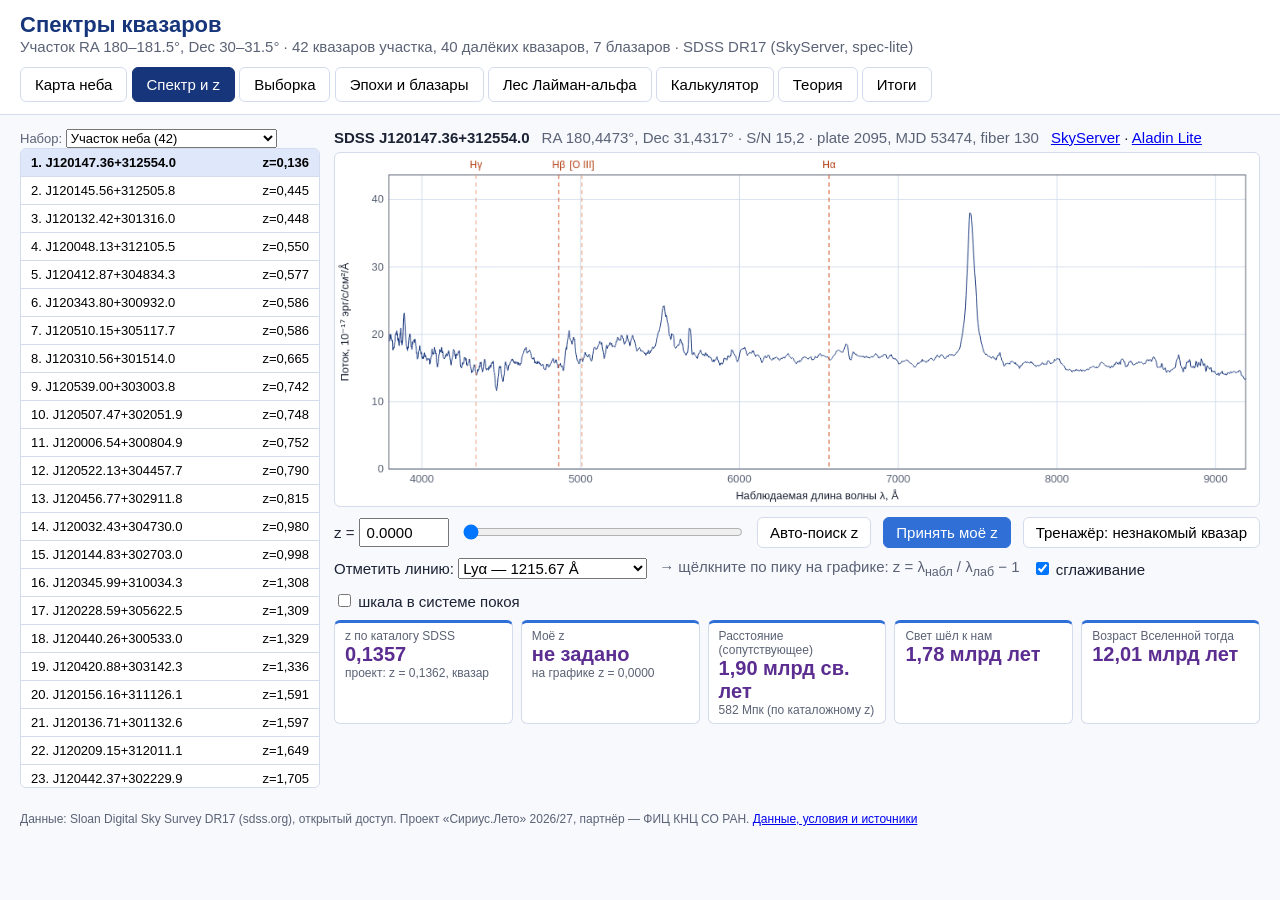
==== index.html @ 0bdfeb47 "Публикация проекта" ====
<!doctype html>
<html lang="ru">
<head>
<meta charset="utf-8">
<meta name="viewport" content="width=device-width, initial-scale=1">
<title>Спектры квазаров — лаборатория</title>
<link rel="stylesheet" href="css/style.css">
</head>
<body>
<header>
  <div>
    <h1>Спектры квазаров</h1>
    <div class="sub" id="meta">загрузка данных…</div>
  </div>
  <nav id="tabs" aria-label="Разделы">
    <button data-tab="sky">Карта неба</button>
    <button data-tab="spec" class="on">Спектр и z</button>
    <button data-tab="sample">Выборка</button>
    <button data-tab="epochs">Эпохи и блазары</button>
    <button data-tab="forest">Лес Лайман-альфа</button>
    <button data-tab="calc">Калькулятор</button>
    <button data-tab="theory">Теория</button>
    <button data-tab="results">Итоги</button>
  </nav>
</header>

<main>
  <!-- Карта неба -->
  <section id="sky" class="tab">
    <p class="lead">Снимок участка неба из обзора SDSS. Кружки — квазары из каталога, цвет и подпись — красное смещение. Щёлкните по кружку, чтобы открыть спектр.</p>
    <div class="skywrap">
      <div class="skybox" id="skybox"><img id="skyimg" src="data/sky.jpg" alt="Снимок участка неба SDSS с отмеченными квазарами"><svg id="skysvg" aria-hidden="true"></svg></div>
      <div class="skyside">
        <div id="skyinfo" class="card">Наведите курсор на квазар.</div>
        <div class="muted small" id="skymeta"></div>
      </div>
    </div>
  </section>

  <!-- Спектр -->
  <section id="spec" class="tab on">
    <aside>
      <label class="hint">Набор: <select id="dataset"></select></label>
      <div class="list" id="qlist"></div>
    </aside>
    <div class="work">
      <div class="title-row"><b id="qname">—</b><span id="qinfo" class="muted"></span><span id="qlinks"></span></div>
      <div id="quizbar" class="quizbar" hidden></div>
      <canvas id="plot" width="1100" height="420" aria-label="Спектр квазара"></canvas>
      <div class="controls">
        <label>z = <input id="zin" type="number" step="0.001" min="0" max="7" value="0"></label>
        <input id="zslider" type="range" min="0" max="5.5" step="0.001" value="0" aria-label="Красное смещение">
        <button id="auto">Авто-поиск z</button>
        <button id="accept" class="primary">Принять моё z</button>
        <button id="quiz">Тренажёр: незнакомый квазар</button>
      </div>
      <div class="controls">
        <label>Отметить линию: <select id="markline"></select></label>
        <span class="muted">→ щёлкните по пику на графике: z = λ<sub>набл</sub> / λ<sub>лаб</sub> − 1</span>
        <label><input type="checkbox" id="smoothchk" checked> сглаживание</label>
        <label><input type="checkbox" id="restchk"> шкала в системе покоя</label>
      </div>
      <div class="cards">
        <div class="card" id="card_cat"><div class="k">z по каталогу SDSS</div><div class="v" id="c_zcat">—</div><div class="s" id="c_qc"></div></div>
        <div class="card"><div class="k">Моё z</div><div class="v" id="c_zmy">—</div><div class="s" id="c_dz"></div></div>
        <div class="card"><div class="k">Расстояние (сопутствующее)</div><div class="v" id="c_dc">—</div><div class="s" id="c_dc2"></div></div>
        <div class="card"><div class="k">Свет шёл к нам</div><div class="v" id="c_lb">—</div></div>
        <div class="card"><div class="k">Возраст Вселенной тогда</div><div class="v" id="c_age">—</div></div>
      </div>
      <div class="muted small" id="linesused"></div>
    </div>
  </section>

  <!-- Выборка -->
  <section id="sample" class="tab">
    <div class="controls">
      <button id="autoall">Авто-z для всех без своего z</button>
      <button id="csv">Скачать таблицу CSV</button>
      <span class="muted" id="sumline"></span>
    </div>
    <div class="grid2">
      <figure><canvas id="hist" width="560" height="320"></canvas><figcaption>Распределение квазаров участка по расстоянию</figcaption></figure>
      <figure><canvas id="cone" width="560" height="320"></canvas><figcaption>«Разрез» Вселенной: направление (RA) и расстояние</figcaption></figure>
    </div>
    <div class="tablewrap"><table id="tbl"></table></div>
  </section>

  <!-- Эпохи и блазары -->
  <section id="epochs" class="tab">
    <p class="lead">Средние (композитные) спектры квазаров разных эпох в системе покоя: каждый спектр «растянут обратно» на (1+z) и усреднён. Линии водорода, углерода, кремния, магния и кислорода видны во все эпохи — тяжёлые элементы были в квазарах уже через 1–2 млрд лет после Большого взрыва.</p>
    <figure><canvas id="compplot" width="1200" height="430"></canvas><figcaption id="compcap"></figcaption></figure>
    <h3>Квазары и блазары</h3>
    <div class="controls"><label>Блазар: <select id="bzsel"></select></label><span class="muted" id="bzinfo"></span></div>
    <figure><canvas id="bzplot" width="1200" height="360"></canvas><figcaption>Серым — средний спектр квазаров того же диапазона длин волн, цветом — блазар (в системе покоя, z по литературе).</figcaption></figure>
    <div class="tablewrap"><table id="bztbl"></table></div>
  </section>

  <!-- Лес Лайман-альфа -->
  <section id="forest" class="tab">
    <p class="lead">Гипотеза проекта: число линий поглощения в лесе Лайман-альфа (и доля поглощённого света D<sub>A</sub>) растёт с красным смещением квазара. Участок (1+z)·[1080; 1160] Å; континуум — степенной закон по «чистым» окнам краснее Lyα. Выборка: квазары участка с z ≥ 2,2 и 40 ярких далёких квазаров из окрестности, после контроля качества.</p>
    <div class="grid2">
      <figure><canvas id="fplot" width="560" height="360"></canvas><figcaption>Доля поглощённого света D<sub>A</sub> (точки) и закон из литературы (штрих)</figcaption></figure>
      <figure><canvas id="fplot2" width="560" height="360"></canvas><figcaption>Число линий на 100 Å: метод 2 (●) и метод 1 (×)</figcaption></figure>
    </div>
    <div class="verdict" id="verdict"></div>
    <div class="tablewrap"><table id="ftbl"></table></div>
  </section>

  <!-- Калькулятор -->
  <section id="calc" class="tab">
    <p class="lead">Плоская модель ΛCDM, параметры Planck 2018: H<sub>0</sub> = 67,66 км/с/Мпк, Ω<sub>m</sub> = 0,3111, Ω<sub>Λ</sub> = 0,6889.</p>
    <div class="controls">
      <label>z = <input id="cz" type="number" step="0.01" min="0" value="2"></label>
      <label>H<sub>0</sub> = <input id="cH0" type="number" step="0.1" value="67.66"></label>
      <label>Ω<sub>m</sub> = <input id="cOm" type="number" step="0.001" value="0.3111"></label>
    </div>
    <table class="calc" id="calcout"></table>
  </section>

  <!-- Теория -->
  <section id="theory" class="tab">
    <div class="grid2 theory">
      <div>
        <h3>Как определить красное смещение</h3>
        <ol>
          <li>Найдите в спектре 2–3 широкие яркие линии (горбы).</li>
          <li>Предположите, какая это линия (по таблице справа), и щёлкните по её пику: z = λ<sub>набл</sub> / λ<sub>лаб</sub> − 1.</li>
          <li>Проверьте: остальные линии должны встать на свои горбы. Если не встали — гипотеза неверна, попробуйте другую линию.</li>
          <li>Если синее яркой линии спектр «изрезан» узкими провалами — это лес Лайман-альфа, а линия — Lyα (z &gt; 2).</li>
          <li>Ловушка: Lyα далёкого квазара легко принять за Mg II близкого (отношение длин волн 2798/1216 ≈ 2,30 — не путайте). Решает лес.</li>
        </ol>
        <h3>Формулы</h3>
        <p>1 + z = λ<sub>набл</sub> / λ<sub>лаб</sub> = a(сейчас) / a(тогда) — во сколько раз растянулась Вселенная, пока шёл свет.</p>
        <p>Сопутствующее расстояние D<sub>C</sub> = (c/H<sub>0</sub>) ∫<sub>0</sub><sup>z</sup> dz′ / E(z′), E(z) = √(Ω<sub>m</sub>(1+z)³ + Ω<sub>Λ</sub>).</p>
        <p>Возраст плоской ΛCDM: t(z) = 2 / (3H<sub>0</sub>√Ω<sub>Λ</sub>) · arsh(√(Ω<sub>Λ</sub>/Ω<sub>m</sub>) (1+z)<sup>−3/2</sup>).</p>
        <h3>Глоссарий</h3>
        <dl id="gloss"></dl>
      </div>
      <div>
        <h3>Лабораторные длины волн линий квазаров</h3>
        <table id="labtbl" class="txt"></table>
        <h3>Источники</h3>
        <ol class="small">
          <li>Lyke B. W. et al. The SDSS Quasar Catalog: Sixteenth Data Release // ApJS. 2020. 250. 8.</li>
          <li>Vanden Berk D. E. et al. Composite Quasar Spectra from the SDSS // AJ. 2001. 122. 549.</li>
          <li>Rauch M. The Lyman Alpha Forest in the Spectra of QSOs // ARA&amp;A. 1998. 36. 267.</li>
          <li>Faucher-Giguère C.-A. et al. The Lyα forest effective optical depth // ApJ. 2008. 681. 831.</li>
          <li>Bañados E. et al. An 800-million-solar-mass black hole at z = 7,5 // Nature. 2018. 553. 473.</li>
          <li>Planck Collaboration. Planck 2018 results. VI. Cosmological parameters // A&amp;A. 2020. 641. A6.</li>
          <li>Vestergaard M., Osmer P. S. Mass functions of active black holes // ApJ. 2009. 699. 800.</li>
          <li>Urry C. M., Padovani P. Unified schemes for radio-loud AGN // PASP. 1995. 107. 803.</li>
          <li>Hogg D. W. Distance measures in cosmology // arXiv:astro-ph/9905116.</li>
        </ol>
      </div>
    </div>
  </section>

  <!-- Итоги -->
  <section id="results" class="tab">
    <h3>Критерии успеха</h3>
    <div class="tablewrap"><table id="crittbl" class="txt"></table></div>
    <h3>Главные выводы</h3>
    <ul id="findings"></ul>
    <h3>Ошибки каталога, найденные контролем качества</h3>
    <div class="tablewrap"><table id="qctbl" class="txt"></table></div>
  </section>
</main>
<footer>Данные: Sloan Digital Sky Survey DR17 (sdss.org), открытый доступ. Проект «Сириус.Лето» 2026/27, партнёр — ФИЦ КНЦ СО РАН. <a href="privacy.html">Данные, условия и источники</a></footer>

<script src="data/quasars.js"></script>
<script src="data/forest.js"></script>
<script src="data/blazars.js"></script>
<script src="data/results.js"></script>
<script src="js/science.js"></script>
<script src="js/app.js"></script>
</body>
</html>
---- css/style.css ----
:root { --navy: #16357a; --blue: #2f6fd6; --violet: #5b2d91; --ink: #1b2233; --muted: #5a6275; --line: #d3dcec; --soft: #eef3fc; --bg: #f7f9fd; }
* { box-sizing: border-box; }
body { margin: 0; font-family: "Segoe UI", Arial, sans-serif; color: var(--ink); background: var(--bg); font-size: 15px; }
header { display: flex; flex-wrap: wrap; gap: 12px; justify-content: space-between; align-items: center; padding: 12px 20px; background: #fff; border-bottom: 1px solid var(--line); }
h1 { margin: 0; font-size: 22px; color: var(--navy); }
.sub, .muted { color: var(--muted); }
.small { font-size: 13px; }
nav button { border: 1px solid var(--line); background: #fff; padding: 8px 14px; border-radius: 6px; cursor: pointer; font: inherit; }
nav button.on { background: var(--navy); color: #fff; border-color: var(--navy); }
main { padding: 14px 20px; }
.tab { display: none; }
.tab.on { display: block; }
#spec.on { display: flex; gap: 14px; }
aside { width: 300px; flex: none; }
.list { max-height: 640px; overflow: auto; background: #fff; border: 1px solid var(--line); border-radius: 6px; }
.list button { display: flex; justify-content: space-between; width: 100%; border: 0; border-bottom: 1px solid var(--line); background: #fff; padding: 6px 10px; text-align: left; font: inherit; font-size: 13px; cursor: pointer; }
.list button:hover { background: var(--soft); }
.list button.on { background: #dfe8fb; font-weight: 600; }
.list .ok { color: #1a7f37; }
.hint { font-size: 13px; color: var(--muted); margin-bottom: 4px; }
.work { flex: 1; min-width: 0; }
.title-row { display: flex; gap: 12px; align-items: baseline; margin-bottom: 6px; flex-wrap: wrap; }
canvas { width: 100%; height: auto; background: #fff; border: 1px solid var(--line); border-radius: 6px; display: block; }
#plot { cursor: crosshair; }
.controls { display: flex; flex-wrap: wrap; gap: 12px; align-items: center; margin: 10px 0; }
input[type=number] { width: 90px; font: inherit; padding: 4px 6px; }
input[type=range] { flex: 1; min-width: 200px; }
select, button { font: inherit; }
.controls button { padding: 6px 12px; border: 1px solid var(--line); border-radius: 6px; background: #fff; cursor: pointer; }
.controls button.primary { background: var(--blue); color: #fff; border-color: var(--blue); }
button:focus-visible, input:focus-visible, select:focus-visible { outline: 3px solid #f0a020; outline-offset: 1px; }
.cards { display: grid; grid-template-columns: repeat(auto-fit, minmax(170px, 1fr)); gap: 8px; margin: 8px 0; }
.card { background: #fff; border: 1px solid var(--line); border-top: 3px solid var(--blue); border-radius: 6px; padding: 6px 10px; }
.card .k { font-size: 12px; color: var(--muted); }
.card .v { font-size: 20px; font-weight: 700; color: var(--violet); }
.card .s { font-size: 12px; color: var(--muted); }
.grid2 { display: grid; grid-template-columns: repeat(auto-fit, minmax(420px, 1fr)); gap: 14px; }
figure { margin: 0; }
figcaption { font-size: 13px; color: var(--muted); margin-top: 4px; }
.tablewrap { overflow: auto; margin-top: 12px; }
table { border-collapse: collapse; background: #fff; font-size: 13px; width: 100%; }
th, td { border: 1px solid var(--line); padding: 4px 7px; text-align: right; white-space: nowrap; }
th { background: var(--navy); color: #fff; position: sticky; top: 0; }
td:first-child, th:first-child { text-align: left; }
tr.bad td { background: #fff1f0; }
.lead { max-width: 900px; }
.verdict { background: #fff; border-left: 4px solid var(--violet); padding: 8px 12px; border-radius: 4px; }
table.calc { width: auto; font-size: 15px; }
table.calc td { padding: 6px 12px; }
footer { padding: 10px 20px; font-size: 12px; color: var(--muted); }
@media (max-width: 800px) { #spec.on { flex-direction: column; } aside { width: auto; } .list { max-height: 220px; } .grid2 { grid-template-columns: 1fr; } }
/* карта неба */
.skywrap { display: flex; gap: 14px; align-items: flex-start; flex-wrap: wrap; }
.skybox { position: relative; flex: 1 1 520px; max-width: 860px; }
.skybox img { width: 100%; display: block; border-radius: 6px; }
#skysvg { position: absolute; inset: 0; width: 100%; height: 100%; }
#skysvg circle { fill: transparent; stroke-width: 4; cursor: pointer; }
#skysvg text { font: 600 28px "Segoe UI", Arial; pointer-events: none; }
#skysvg .qmark:hover circle, #skysvg .qmark:focus circle { stroke-width: 8; }
#skysvg .qmark:focus { outline: none; }
.skyside { flex: 0 1 300px; }
.thumb { float: right; width: 110px; height: 110px; margin: 0 0 6px 8px; border-radius: 4px; }
.skyside .card { min-height: 140px; line-height: 1.5; }
.quizbar { background: #fff7e6; border: 1px solid #f0c36d; border-radius: 6px; padding: 6px 10px; margin-bottom: 6px; }
h3 { color: var(--navy); margin: 16px 0 6px; }
.theory dt { font-weight: 700; color: var(--navy); margin-top: 6px; }
.theory dd { margin: 0 0 0 0; }
.theory table { width: auto; }
.ok { color: #1a7f37; font-weight: 600; }
/* текстовые таблицы (критерии, контроль качества, линии): текст слева, перенос строк */
table.txt th, table.txt td { text-align: left; white-space: normal; }
table.txt td:last-child { white-space: nowrap; }
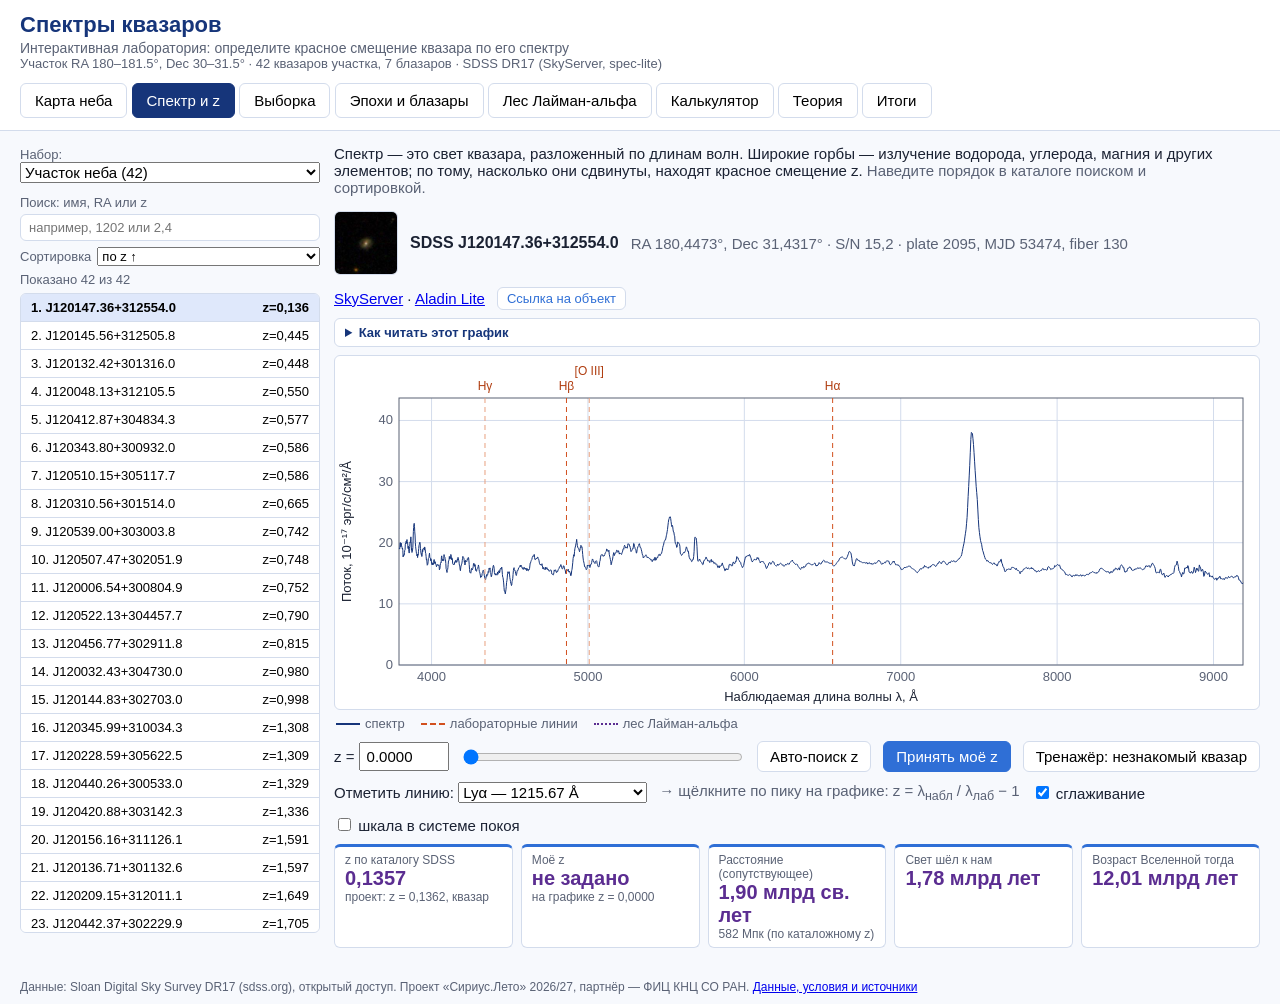
==== commit 25bba1e8: "Команды Сириус.Лето | Мета, доступность и понятные пояснения, поиск по каталогу Мета и соцсети: desc" ====
--- a/index.html
+++ b/index.html
@@ -4,13 +4,34 @@
 <meta charset="utf-8">
 <meta name="viewport" content="width=device-width, initial-scale=1">
 <title>Спектры квазаров — лаборатория</title>
+<meta name="description" content="Учебная лаборатория по спектрам квазаров SDSS: карта неба, красное смещение по линиям, лес Лайман-альфа, калькулятор и итоги проекта.">
+<meta name="theme-color" content="#16357a">
+<link rel="canonical" href="https://sirius-leto-2026.github.io/quasar-spectra/">
+<link rel="icon" href="favicon.svg" type="image/svg+xml">
+<meta property="og:type" content="website">
+<meta property="og:locale" content="ru_RU">
+<meta property="og:site_name" content="Спектры квазаров — лаборатория">
+<meta property="og:title" content="Спектры квазаров — лаборатория">
+<meta property="og:description" content="Учебная лаборатория по спектрам квазаров SDSS: карта неба, красное смещение по линиям, лес Лайман-альфа, калькулятор и итоги проекта.">
+<meta property="og:url" content="https://sirius-leto-2026.github.io/quasar-spectra/">
+<meta property="og:image" content="https://sirius-leto-2026.github.io/quasar-spectra/data/sky.jpg">
+<meta property="og:image:width" content="1440">
+<meta property="og:image:height" content="1440">
+<meta property="og:image:alt" content="Снимок участка неба SDSS с отмеченными квазарами">
+<meta name="twitter:card" content="summary_large_image">
 <link rel="stylesheet" href="css/style.css">
+<script src="data/quasars.js" defer></script>
+<script src="data/blazars.js" defer></script>
+<script src="data/results.js" defer></script>
+<script src="js/science.js" defer></script>
+<script src="js/app.js" defer></script>
 </head>
 <body>
 <header>
   <div>
     <h1>Спектры квазаров</h1>
-    <div class="sub" id="meta">загрузка данных…</div>
+    <div class="tagline">Интерактивная лаборатория: определите красное смещение квазара по его спектру</div>
+    <div class="sub small" id="meta">загрузка данных…</div>
   </div>
   <nav id="tabs" aria-label="Разделы">
     <button data-tab="sky">Карта неба</button>
@@ -26,27 +47,64 @@
 
 <main>
   <!-- Карта неба -->
-  <section id="sky" class="tab">
-    <p class="lead">Снимок участка неба из обзора SDSS. Кружки — квазары из каталога, цвет и подпись — красное смещение. Щёлкните по кружку, чтобы открыть спектр.</p>
+  <section id="sky" class="tab" aria-label="Карта неба">
+    <p class="lead">Снимок участка неба из обзора SDSS. Кружки — квазары из каталога, подпись — красное смещение z. Цвет меняется от фиолетового у близких объектов к жёлтому у самых далёких: чем больше z, тем дальше объект и тем раньше во Вселенной мы его видим. Щёлкните по кружку (или перейдите к нему клавишей Tab и нажмите Enter), чтобы открыть спектр.</p>
     <div class="skywrap">
-      <div class="skybox" id="skybox"><img id="skyimg" src="data/sky.jpg" alt="Снимок участка неба SDSS с отмеченными квазарами"><svg id="skysvg" aria-hidden="true"></svg></div>
+      <div class="skybox" id="skybox"><img id="skyimg" src="data/sky.jpg" width="1440" height="1440" loading="lazy" decoding="async" alt="Снимок участка неба SDSS с отмеченными квазарами"><svg id="skysvg" role="group" aria-label="Квазары на снимке неба"></svg></div>
       <div class="skyside">
-        <div id="skyinfo" class="card">Наведите курсор на квазар.</div>
+        <div id="skyinfo" class="card">Наведите курсор на квазар или перейдите к нему клавишей Tab.</div>
         <div class="muted small" id="skymeta"></div>
       </div>
     </div>
   </section>
 
   <!-- Спектр -->
-  <section id="spec" class="tab on">
+  <section id="spec" class="tab on" aria-label="Спектр и красное смещение">
     <aside>
-      <label class="hint">Набор: <select id="dataset"></select></label>
-      <div class="list" id="qlist"></div>
+      <label class="hint" for="dataset">Набор:</label>
+      <select id="dataset"></select>
+      <div class="listtools">
+        <label class="hint" for="qsearch">Поиск: имя, RA или z</label>
+        <input id="qsearch" type="search" placeholder="например, 1202 или 2,4" autocomplete="off" aria-controls="qlist">
+        <div class="listbar">
+          <label class="hint" for="qsort">Сортировка</label>
+          <select id="qsort" aria-label="Сортировка каталога">
+            <option value="z-asc">по z ↑</option>
+            <option value="z-desc">по z ↓</option>
+            <option value="name">по имени</option>
+            <option value="ra">по RA</option>
+          </select>
+          <span id="qcount" class="muted small" aria-live="polite"></span>
+        </div>
+      </div>
+      <div class="list" id="qlist" role="group" aria-label="Объекты выбранного набора"></div>
     </aside>
     <div class="work">
-      <div class="title-row"><b id="qname">—</b><span id="qinfo" class="muted"></span><span id="qlinks"></span></div>
+      <p class="lead spec-intro">Спектр — это свет квазара, разложенный по длинам волн. Широкие горбы — излучение водорода, углерода, магния и других элементов; по тому, насколько они сдвинуты, находят красное смещение z. <span class="muted">Наведите порядок в каталоге поиском и сортировкой.</span></p>
+      <div class="title-row">
+        <span id="qthumb" class="qthumb"></span>
+        <b id="qname" tabindex="-1">—</b><span id="qinfo" class="muted"></span><span id="qlinks"></span>
+        <button id="copylink" type="button" class="linkbtn" title="Скопировать постоянную ссылку на этот объект">Ссылка на объект</button>
+        <span id="copystatus" class="muted small" role="status"></span>
+      </div>
+      <details class="howto">
+        <summary>Как читать этот график</summary>
+        <ul>
+          <li>По горизонтали — наблюдаемая длина волны λ в ангстремах (Å), по вертикали — поток в единицах 10<sup>−17</sup> эрг/с/см²/Å.</li>
+          <li>Короткие штриховые линии сверху подписаны названиями линий (Lyα, C IV, Mg II…). Это их лабораторные длины волн. Двигайте ползунок z: когда штрихи совпадут с горбами спектра, z найдено.</li>
+          <li>Сиреневая полоса и отметки внизу — лес Лайман-альфа: облака межгалактического водорода поглощают свет с длиной волны короче Lyα. Чем больше z, тем гуще лес.</li>
+          <li>Флажок «шкала в системе покоя» делит длины волн на 1 + z — так график выглядит для наблюдателя рядом с квазаром.</li>
+          <li>z — красное смещение: во сколько раз растянулась Вселенная, пока свет летел к нам. 1 + z = λ<sub>набл</sub> / λ<sub>лаб</sub>.</li>
+          <li>В карточках: «расстояние» — сопутствующее, то есть до объекта сегодня; «свет шёл» — сколько лет длился путь света.</li>
+        </ul>
+      </details>
       <div id="quizbar" class="quizbar" hidden></div>
-      <canvas id="plot" width="1100" height="420" aria-label="Спектр квазара"></canvas>
+      <canvas id="plot" width="1100" height="420" role="img" aria-label="Спектр выбранного квазара: поток по вертикали, наблюдаемая длина волны по горизонтали"></canvas>
+      <div class="plotlegend small muted">
+        <span><i class="lg-solid"></i>спектр</span>
+        <span><i class="lg-dash"></i>лабораторные линии</span>
+        <span><i class="lg-forest"></i>лес Лайман-альфа</span>
+      </div>
       <div class="controls">
         <label>z = <input id="zin" type="number" step="0.001" min="0" max="7" value="0"></label>
         <input id="zslider" type="range" min="0" max="5.5" step="0.001" value="0" aria-label="Красное смещение">
@@ -61,7 +119,7 @@
         <label><input type="checkbox" id="restchk"> шкала в системе покоя</label>
       </div>
       <div class="cards">
-        <div class="card" id="card_cat"><div class="k">z по каталогу SDSS</div><div class="v" id="c_zcat">—</div><div class="s" id="c_qc"></div></div>
+        <div class="card" id="card_cat"><div class="k" id="c_zk">z по каталогу SDSS</div><div class="v" id="c_zcat">—</div><div class="s" id="c_qc"></div></div>
         <div class="card"><div class="k">Моё z</div><div class="v" id="c_zmy">—</div><div class="s" id="c_dz"></div></div>
         <div class="card"><div class="k">Расстояние (сопутствующее)</div><div class="v" id="c_dc">—</div><div class="s" id="c_dc2"></div></div>
         <div class="card"><div class="k">Свет шёл к нам</div><div class="v" id="c_lb">—</div></div>
@@ -72,59 +130,64 @@
   </section>
 
   <!-- Выборка -->
-  <section id="sample" class="tab">
+  <section id="sample" class="tab" aria-label="Выборка квазаров">
+    <p class="lead">Таблица и графики по всем квазарам участка: расстояния считаются по вашему z, если вы его ввели, иначе по z проекта. Кнопка ниже выгружает таблицу в CSV — её можно открыть в LibreOffice или Excel.</p>
     <div class="controls">
       <button id="autoall">Авто-z для всех без своего z</button>
       <button id="csv">Скачать таблицу CSV</button>
       <span class="muted" id="sumline"></span>
     </div>
     <div class="grid2">
-      <figure><canvas id="hist" width="560" height="320"></canvas><figcaption>Распределение квазаров участка по расстоянию</figcaption></figure>
-      <figure><canvas id="cone" width="560" height="320"></canvas><figcaption>«Разрез» Вселенной: направление (RA) и расстояние</figcaption></figure>
-    </div>
-    <div class="tablewrap"><table id="tbl"></table></div>
+      <figure><canvas id="hist" width="560" height="320" role="img" aria-label="Гистограмма: число квазаров по сопутствующему расстоянию"></canvas><figcaption>Распределение квазаров участка по расстоянию. По горизонтали — сопутствующее расстояние в млрд световых лет, по вертикали — число квазаров в интервале 2 млрд световых лет.</figcaption></figure>
+      <figure><canvas id="cone" width="560" height="320" role="img" aria-label="Схема: направление по прямому восхождению и расстояние до квазаров"></canvas><figcaption>«Разрез» Вселенной: направление (RA) и расстояние. Дуги — каждые 5 млрд световых лет от Земли, цвет точки — красное смещение z.</figcaption></figure>
+    </div>
+    <div class="tablewrap" tabindex="0" role="region" aria-label="Каталог квазаров участка: прокручивается по горизонтали"><table id="tbl" aria-label="Каталог квазаров участка"></table></div>
+    <p class="scrollhint muted small">На узком экране таблица прокручивается по горизонтали.</p>
   </section>
 
   <!-- Эпохи и блазары -->
-  <section id="epochs" class="tab">
-    <p class="lead">Средние (композитные) спектры квазаров разных эпох в системе покоя: каждый спектр «растянут обратно» на (1+z) и усреднён. Линии водорода, углерода, кремния, магния и кислорода видны во все эпохи — тяжёлые элементы были в квазарах уже через 1–2 млрд лет после Большого взрыва.</p>
-    <figure><canvas id="compplot" width="1200" height="430"></canvas><figcaption id="compcap"></figcaption></figure>
+  <section id="epochs" class="tab" aria-label="Эпохи и блазары">
+    <p class="lead">Средние (композитные) спектры квазаров разных эпох в системе покоя: каждый спектр «растянут обратно» на (1+z) и усреднён, то есть показан таким, каким его увидел бы наблюдатель рядом с квазаром. Линии водорода, углерода, кремния, магния и кислорода видны во все эпохи — тяжёлые элементы были в квазарах уже через 1–2 млрд лет после Большого взрыва.</p>
+    <figure><canvas id="compplot" width="1200" height="430" role="img" aria-label="Композитные спектры квазаров разных эпох"></canvas><figcaption id="compcap"></figcaption></figure>
     <h3>Квазары и блазары</h3>
-    <div class="controls"><label>Блазар: <select id="bzsel"></select></label><span class="muted" id="bzinfo"></span></div>
-    <figure><canvas id="bzplot" width="1200" height="360"></canvas><figcaption>Серым — средний спектр квазаров того же диапазона длин волн, цветом — блазар (в системе покоя, z по литературе).</figcaption></figure>
-    <div class="tablewrap"><table id="bztbl"></table></div>
+    <p class="lead">Блазар — квазар, джет которого направлен почти на нас. У FSRQ широкие линии, как у обычных квазаров; у лацертид (BL Lac) линий почти нет, поэтому автоматическое определение z по спектру для них ненадёжно.</p>
+    <div class="controls"><label for="bzsel">Блазар: <select id="bzsel"></select></label><span class="muted" id="bzinfo"></span></div>
+    <figure><canvas id="bzplot" width="1200" height="360" role="img" aria-label="Спектр выбранного блазара и средний спектр квазаров"></canvas><figcaption>Серым — средний спектр квазаров того же диапазона длин волн, цветом — блазар (в системе покоя, z по литературе). По горизонтали — длина волны в системе покоя, Å; по вертикали — поток, нормированный на медиану.</figcaption></figure>
+    <div class="tablewrap" tabindex="0" role="region" aria-label="Свойства блазаров: прокручивается по горизонтали"><table id="bztbl" aria-label="Свойства блазаров"></table></div>
+    <p class="scrollhint muted small">На узком экране таблица прокручивается по горизонтали.</p>
   </section>
 
   <!-- Лес Лайман-альфа -->
-  <section id="forest" class="tab">
-    <p class="lead">Гипотеза проекта: число линий поглощения в лесе Лайман-альфа (и доля поглощённого света D<sub>A</sub>) растёт с красным смещением квазара. Участок (1+z)·[1080; 1160] Å; континуум — степенной закон по «чистым» окнам краснее Lyα. Выборка: квазары участка с z ≥ 2,2 и 40 ярких далёких квазаров из окрестности, после контроля качества.</p>
+  <section id="forest" class="tab" aria-label="Лес Лайман-альфа">
+    <p class="lead">Свет далёкого квазара идёт к нам сквозь облака межгалактического водорода. Каждое облако оставляет узкую линию поглощения, и в спектре получается частокол провалов — «лес Лайман-альфа». Гипотеза проекта: число линий поглощения (и доля поглощённого света D<sub>A</sub>) растёт с красным смещением квазара. Участок (1+z)·[1080; 1160] Å; континуум — степенной закон по «чистым» окнам краснее Lyα. Выборка: квазары участка с z ≥ 2,2 и 40 ярких далёких квазаров из окрестности, после контроля качества.</p>
     <div class="grid2">
-      <figure><canvas id="fplot" width="560" height="360"></canvas><figcaption>Доля поглощённого света D<sub>A</sub> (точки) и закон из литературы (штрих)</figcaption></figure>
-      <figure><canvas id="fplot2" width="560" height="360"></canvas><figcaption>Число линий на 100 Å: метод 2 (●) и метод 1 (×)</figcaption></figure>
+      <figure><canvas id="fplot" width="560" height="360" role="img" aria-label="Доля поглощённого света в зависимости от красного смещения"></canvas><figcaption>Доля поглощённого света D<sub>A</sub> (точки); чёрная линия — закон из литературы, оранжевая — наша подгонка. По горизонтали — красное смещение квазара z; по вертикали — D<sub>A</sub> = 1 − ⟨F/C⟩, то есть какая доля света не дошла до нас из-за поглощения.</figcaption></figure>
+      <figure><canvas id="fplot2" width="560" height="360" role="img" aria-label="Число линий леса на 100 ангстрем в зависимости от красного смещения"></canvas><figcaption>Число линий на 100 Å: метод 2 (●) и метод 1 (×). По горизонтали — красное смещение z; по вертикали — сколько линий поглощения приходится на каждые 100 Å спектра в системе покоя.</figcaption></figure>
     </div>
     <div class="verdict" id="verdict"></div>
-    <div class="tablewrap"><table id="ftbl"></table></div>
+    <div class="tablewrap" tabindex="0" role="region" aria-label="Измерения леса Лайман-альфа: прокручивается по горизонтали"><table id="ftbl" aria-label="Измерения леса Лайман-альфа"></table></div>
+    <p class="scrollhint muted small">На узком экране таблица прокручивается по горизонтали.</p>
   </section>
 
   <!-- Калькулятор -->
-  <section id="calc" class="tab">
-    <p class="lead">Плоская модель ΛCDM, параметры Planck 2018: H<sub>0</sub> = 67,66 км/с/Мпк, Ω<sub>m</sub> = 0,3111, Ω<sub>Λ</sub> = 0,6889.</p>
+  <section id="calc" class="tab" aria-label="Космологический калькулятор">
+    <p class="lead">Плоская модель ΛCDM с параметрами Planck 2018: H<sub>0</sub> = 67,66 км/с/Мпк, Ω<sub>m</sub> = 0,3111, Ω<sub>Λ</sub> = 0,6889. Введите z — калькулятор посчитает расстояния и возраст Вселенной в этот момент.</p>
     <div class="controls">
-      <label>z = <input id="cz" type="number" step="0.01" min="0" value="2"></label>
-      <label>H<sub>0</sub> = <input id="cH0" type="number" step="0.1" value="67.66"></label>
-      <label>Ω<sub>m</sub> = <input id="cOm" type="number" step="0.001" value="0.3111"></label>
-    </div>
-    <table class="calc" id="calcout"></table>
+      <label for="cz">z = <input id="cz" type="number" step="0.01" min="0" value="2"></label>
+      <label for="cH0">H<sub>0</sub> = <input id="cH0" type="number" step="0.1" value="67.66"></label>
+      <label for="cOm">Ω<sub>m</sub> = <input id="cOm" type="number" step="0.001" value="0.3111"></label>
+    </div>
+    <div class="tablewrap"><table class="calc" id="calcout" aria-label="Результаты космологического калькулятора"></table></div>
   </section>
 
   <!-- Теория -->
-  <section id="theory" class="tab">
+  <section id="theory" class="tab" aria-label="Теория">
     <div class="grid2 theory">
       <div>
         <h3>Как определить красное смещение</h3>
         <ol>
           <li>Найдите в спектре 2–3 широкие яркие линии (горбы).</li>
-          <li>Предположите, какая это линия (по таблице справа), и щёлкните по её пику: z = λ<sub>набл</sub> / λ<sub>лаб</sub> − 1.</li>
+          <li>Предположите, какая это линия (по таблице с лабораторными длинами волн), и щёлкните по её пику: z = λ<sub>набл</sub> / λ<sub>лаб</sub> − 1.</li>
           <li>Проверьте: остальные линии должны встать на свои горбы. Если не встали — гипотеза неверна, попробуйте другую линию.</li>
           <li>Если синее яркой линии спектр «изрезан» узкими провалами — это лес Лайман-альфа, а линия — Lyα (z &gt; 2).</li>
           <li>Ловушка: Lyα далёкого квазара легко принять за Mg II близкого (отношение длин волн 2798/1216 ≈ 2,30 — не путайте). Решает лес.</li>
@@ -138,7 +201,7 @@
       </div>
       <div>
         <h3>Лабораторные длины волн линий квазаров</h3>
-        <table id="labtbl" class="txt"></table>
+        <table id="labtbl" class="txt" aria-label="Лабораторные длины волн линий"></table>
         <h3>Источники</h3>
         <ol class="small">
           <li>Lyke B. W. et al. The SDSS Quasar Catalog: Sixteenth Data Release // ApJS. 2020. 250. 8.</li>
@@ -156,22 +219,16 @@
   </section>
 
   <!-- Итоги -->
-  <section id="results" class="tab">
+  <section id="results" class="tab" aria-label="Итоги проекта">
+    <p class="lead">Коротко о результате: что получилось измерить, какие выводы следуют из данных и какие объекты каталога требуют осторожности.</p>
     <h3>Критерии успеха</h3>
-    <div class="tablewrap"><table id="crittbl" class="txt"></table></div>
+    <div class="tablewrap"><table id="crittbl" class="txt" aria-label="Критерии успеха проекта"></table></div>
     <h3>Главные выводы</h3>
     <ul id="findings"></ul>
     <h3>Ошибки каталога, найденные контролем качества</h3>
-    <div class="tablewrap"><table id="qctbl" class="txt"></table></div>
+    <div class="tablewrap"><table id="qctbl" class="txt" aria-label="Объекты каталога, требующие осторожности"></table></div>
   </section>
 </main>
 <footer>Данные: Sloan Digital Sky Survey DR17 (sdss.org), открытый доступ. Проект «Сириус.Лето» 2026/27, партнёр — ФИЦ КНЦ СО РАН. <a href="privacy.html">Данные, условия и источники</a></footer>
-
-<script src="data/quasars.js"></script>
-<script src="data/forest.js"></script>
-<script src="data/blazars.js"></script>
-<script src="data/results.js"></script>
-<script src="js/science.js"></script>
-<script src="js/app.js"></script>
 </body>
 </html>
--- a/css/style.css
+++ b/css/style.css
@@ -3,6 +3,7 @@
 body { margin: 0; font-family: "Segoe UI", Arial, sans-serif; color: var(--ink); background: var(--bg); font-size: 15px; }
 header { display: flex; flex-wrap: wrap; gap: 12px; justify-content: space-between; align-items: center; padding: 12px 20px; background: #fff; border-bottom: 1px solid var(--line); }
 h1 { margin: 0; font-size: 22px; color: var(--navy); }
+.tagline { font-size: 14px; color: var(--muted); margin-top: 2px; }
 .sub, .muted { color: var(--muted); }
 .small { font-size: 13px; }
 nav button { border: 1px solid var(--line); background: #fff; padding: 8px 14px; border-radius: 6px; cursor: pointer; font: inherit; }
@@ -12,14 +13,39 @@
 .tab.on { display: block; }
 #spec.on { display: flex; gap: 14px; }
 aside { width: 300px; flex: none; }
+#dataset { width: 100%; margin-bottom: 6px; }
+.listtools { margin: 6px 0; }
+.listtools label { display: block; }
+.listtools input[type=search] { width: 100%; font: inherit; font-size: 13px; padding: 5px 8px; border: 1px solid var(--line); border-radius: 6px; background: #fff; }
+.listbar { display: flex; flex-wrap: wrap; gap: 6px; align-items: center; margin-top: 6px; }
+.listbar label { margin: 0; }
+.listbar select { flex: 1 1 110px; min-width: 0; font-size: 13px; }
 .list { max-height: 640px; overflow: auto; background: #fff; border: 1px solid var(--line); border-radius: 6px; }
 .list button { display: flex; justify-content: space-between; width: 100%; border: 0; border-bottom: 1px solid var(--line); background: #fff; padding: 6px 10px; text-align: left; font: inherit; font-size: 13px; cursor: pointer; }
 .list button:hover { background: var(--soft); }
 .list button.on { background: #dfe8fb; font-weight: 600; }
 .list .ok { color: #1a7f37; }
+.list .loading { padding: 10px; color: var(--muted); font-size: 13px; }
 .hint { font-size: 13px; color: var(--muted); margin-bottom: 4px; }
 .work { flex: 1; min-width: 0; }
-.title-row { display: flex; gap: 12px; align-items: baseline; margin-bottom: 6px; flex-wrap: wrap; }
+.spec-intro { margin-top: 0; }
+.title-row { display: flex; gap: 12px; align-items: center; margin-bottom: 6px; flex-wrap: wrap; }
+.title-row b { font-size: 16px; }
+.qthumb { width: 64px; height: 64px; flex: none; border-radius: 6px; overflow: hidden; background: var(--soft); border: 1px solid var(--line); }
+.qthumb img { width: 100%; height: 100%; object-fit: cover; display: block; }
+.qthumb-ph { width: 100%; height: 100%; display: flex; align-items: center; justify-content: center; text-align: center; padding: 4px; font-size: 10px; line-height: 1.2; color: var(--muted); }
+.linkbtn { font: inherit; font-size: 13px; padding: 3px 9px; border: 1px solid var(--line); border-radius: 6px; background: #fff; color: var(--blue); cursor: pointer; }
+.linkbtn:hover { background: var(--soft); }
+.howto { background: #fff; border: 1px solid var(--line); border-radius: 6px; padding: 6px 10px; margin: 8px 0; font-size: 13px; }
+.howto summary { cursor: pointer; color: var(--navy); font-weight: 600; }
+.howto summary:hover { color: var(--blue); }
+.howto ul { margin: 6px 0 2px 18px; padding: 0; }
+.howto li { margin: 4px 0; }
+.plotlegend { display: flex; flex-wrap: wrap; gap: 6px 16px; margin: 6px 2px 0; }
+.plotlegend span { display: inline-flex; align-items: center; gap: 5px; }
+.plotlegend i { display: inline-block; width: 24px; height: 0; border-top: 2px solid #16357a; }
+.plotlegend .lg-dash { border-top-style: dashed; border-top-color: #d2501e; }
+.plotlegend .lg-forest { border-top-style: dotted; border-top-color: #5b2d91; }
 canvas { width: 100%; height: auto; background: #fff; border: 1px solid var(--line); border-radius: 6px; display: block; }
 #plot { cursor: crosshair; }
 .controls { display: flex; flex-wrap: wrap; gap: 12px; align-items: center; margin: 10px 0; }
@@ -38,6 +64,8 @@
 figure { margin: 0; }
 figcaption { font-size: 13px; color: var(--muted); margin-top: 4px; }
 .tablewrap { overflow: auto; margin-top: 12px; }
+.tablewrap:focus-visible { outline: 3px solid #f0a020; outline-offset: 2px; }
+.scrollhint { display: none; }
 table { border-collapse: collapse; background: #fff; font-size: 13px; width: 100%; }
 th, td { border: 1px solid var(--line); padding: 4px 7px; text-align: right; white-space: nowrap; }
 th { background: var(--navy); color: #fff; position: sticky; top: 0; }
@@ -48,18 +76,21 @@
 table.calc { width: auto; font-size: 15px; }
 table.calc td { padding: 6px 12px; }
 footer { padding: 10px 20px; font-size: 12px; color: var(--muted); }
-@media (max-width: 800px) { #spec.on { flex-direction: column; } aside { width: auto; } .list { max-height: 220px; } .grid2 { grid-template-columns: 1fr; } }
+@media (max-width: 800px) { #spec.on { flex-direction: column; } aside { width: auto; } .list { max-height: 260px; } .list button { padding: 9px 10px; } .grid2 { grid-template-columns: 1fr; } .qthumb { width: 52px; height: 52px; } }
 /* карта неба */
 .skywrap { display: flex; gap: 14px; align-items: flex-start; flex-wrap: wrap; }
-.skybox { position: relative; flex: 1 1 520px; max-width: 860px; }
-.skybox img { width: 100%; display: block; border-radius: 6px; }
+.skybox { position: relative; flex: 1 1 520px; max-width: 860px; min-width: 0; }
+.skybox img { width: 100%; height: auto; display: block; border-radius: 6px; }
 #skysvg { position: absolute; inset: 0; width: 100%; height: 100%; }
-#skysvg circle { fill: transparent; stroke-width: 4; cursor: pointer; }
-#skysvg text { font: 600 28px "Segoe UI", Arial; pointer-events: none; }
-#skysvg .qmark:hover circle, #skysvg .qmark:focus circle { stroke-width: 8; }
-#skysvg .qmark:focus { outline: none; }
-.skyside { flex: 0 1 300px; }
+#skysvg circle { fill: transparent; stroke-width: var(--sw, 4); cursor: pointer; }
+#skysvg circle.hit { stroke: none; }
+#skysvg text { font: 600 28px "Segoe UI", Arial; pointer-events: none; paint-order: stroke; stroke: rgba(255,255,255,.9); stroke-width: 4px; stroke-linejoin: round; }
+#skysvg .qmark:hover circle:not(.hit), #skysvg .qmark:focus circle:not(.hit) { stroke-width: calc(var(--sw, 4) * 1.8); }
+#skysvg .qmark:focus circle:not(.hit) { stroke: #f0a020; }
+#skysvg .qmark:focus text { fill: #f0a020; }
+.skyside { flex: 0 1 300px; min-width: 0; }
 .thumb { float: right; width: 110px; height: 110px; margin: 0 0 6px 8px; border-radius: 4px; }
+.skyside .qthumb-ph { float: right; width: 110px; height: 110px; margin: 0 0 6px 8px; background: var(--soft); border: 1px solid var(--line); border-radius: 4px; }
 .skyside .card { min-height: 140px; line-height: 1.5; }
 .quizbar { background: #fff7e6; border: 1px solid #f0c36d; border-radius: 6px; padding: 6px 10px; margin-bottom: 6px; }
 h3 { color: var(--navy); margin: 16px 0 6px; }
@@ -70,3 +101,16 @@
 /* текстовые таблицы (критерии, контроль качества, линии): текст слева, перенос строк */
 table.txt th, table.txt td { text-align: left; white-space: normal; }
 table.txt td:last-child { white-space: nowrap; }
+@media (max-width: 800px) {
+  .scrollhint { display: block; margin: 4px 0 0; }
+  table.calc { width: 100%; table-layout: fixed; }
+  table.calc td { white-space: normal; padding: 6px 8px; vertical-align: top; }
+  table.calc td:first-child { width: 62%; }
+  .tablewrap table.txt { display: block; }
+  table.txt tbody { display: block; }
+  table.txt tr { display: block; border: 1px solid var(--line); border-radius: 6px; margin: 0 0 10px; background: #fff; overflow: hidden; }
+  table.txt tr:first-child { display: none; }
+  table.txt td { display: block; border: 0; border-bottom: 1px solid var(--line); white-space: normal; text-align: left; padding: 6px 9px; }
+  table.txt td:last-child { border-bottom: 0; white-space: normal; }
+  table.txt td::before { content: attr(data-label) ": "; font-weight: 600; color: var(--navy); }
+}
